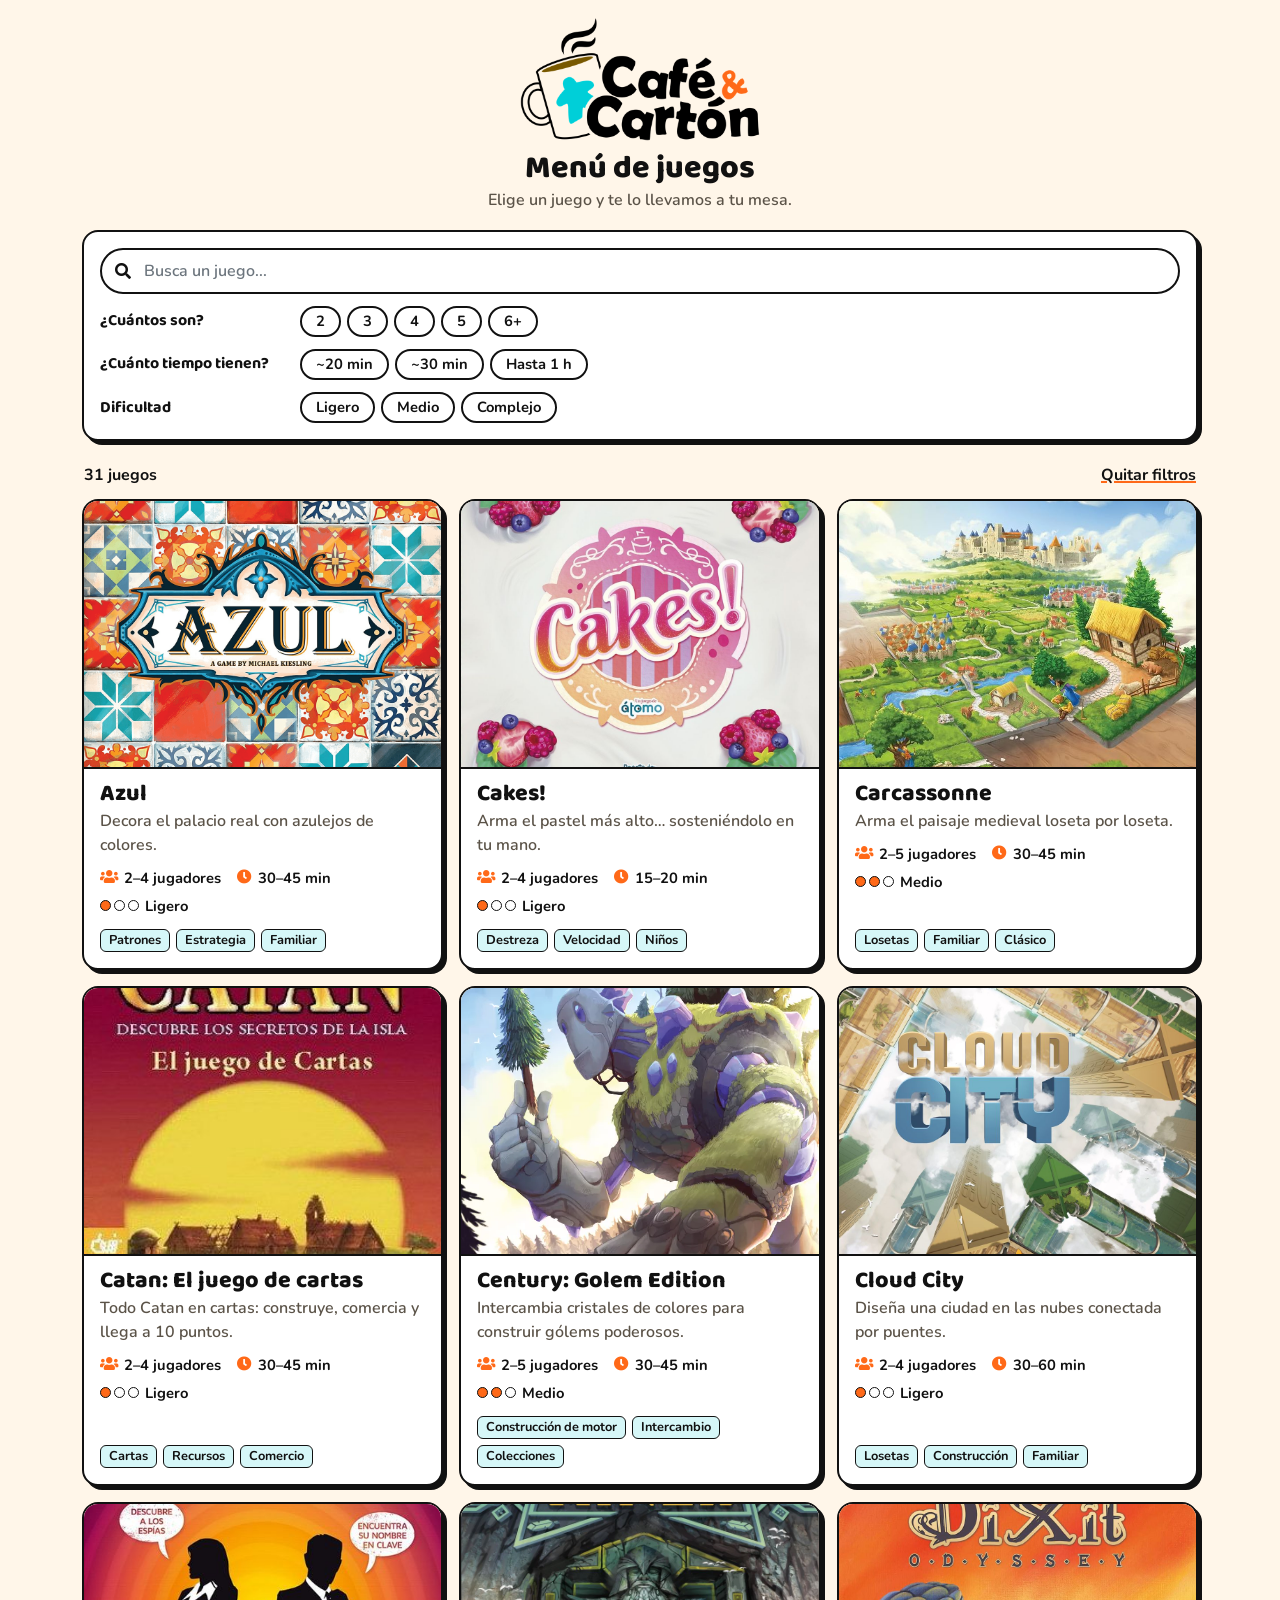
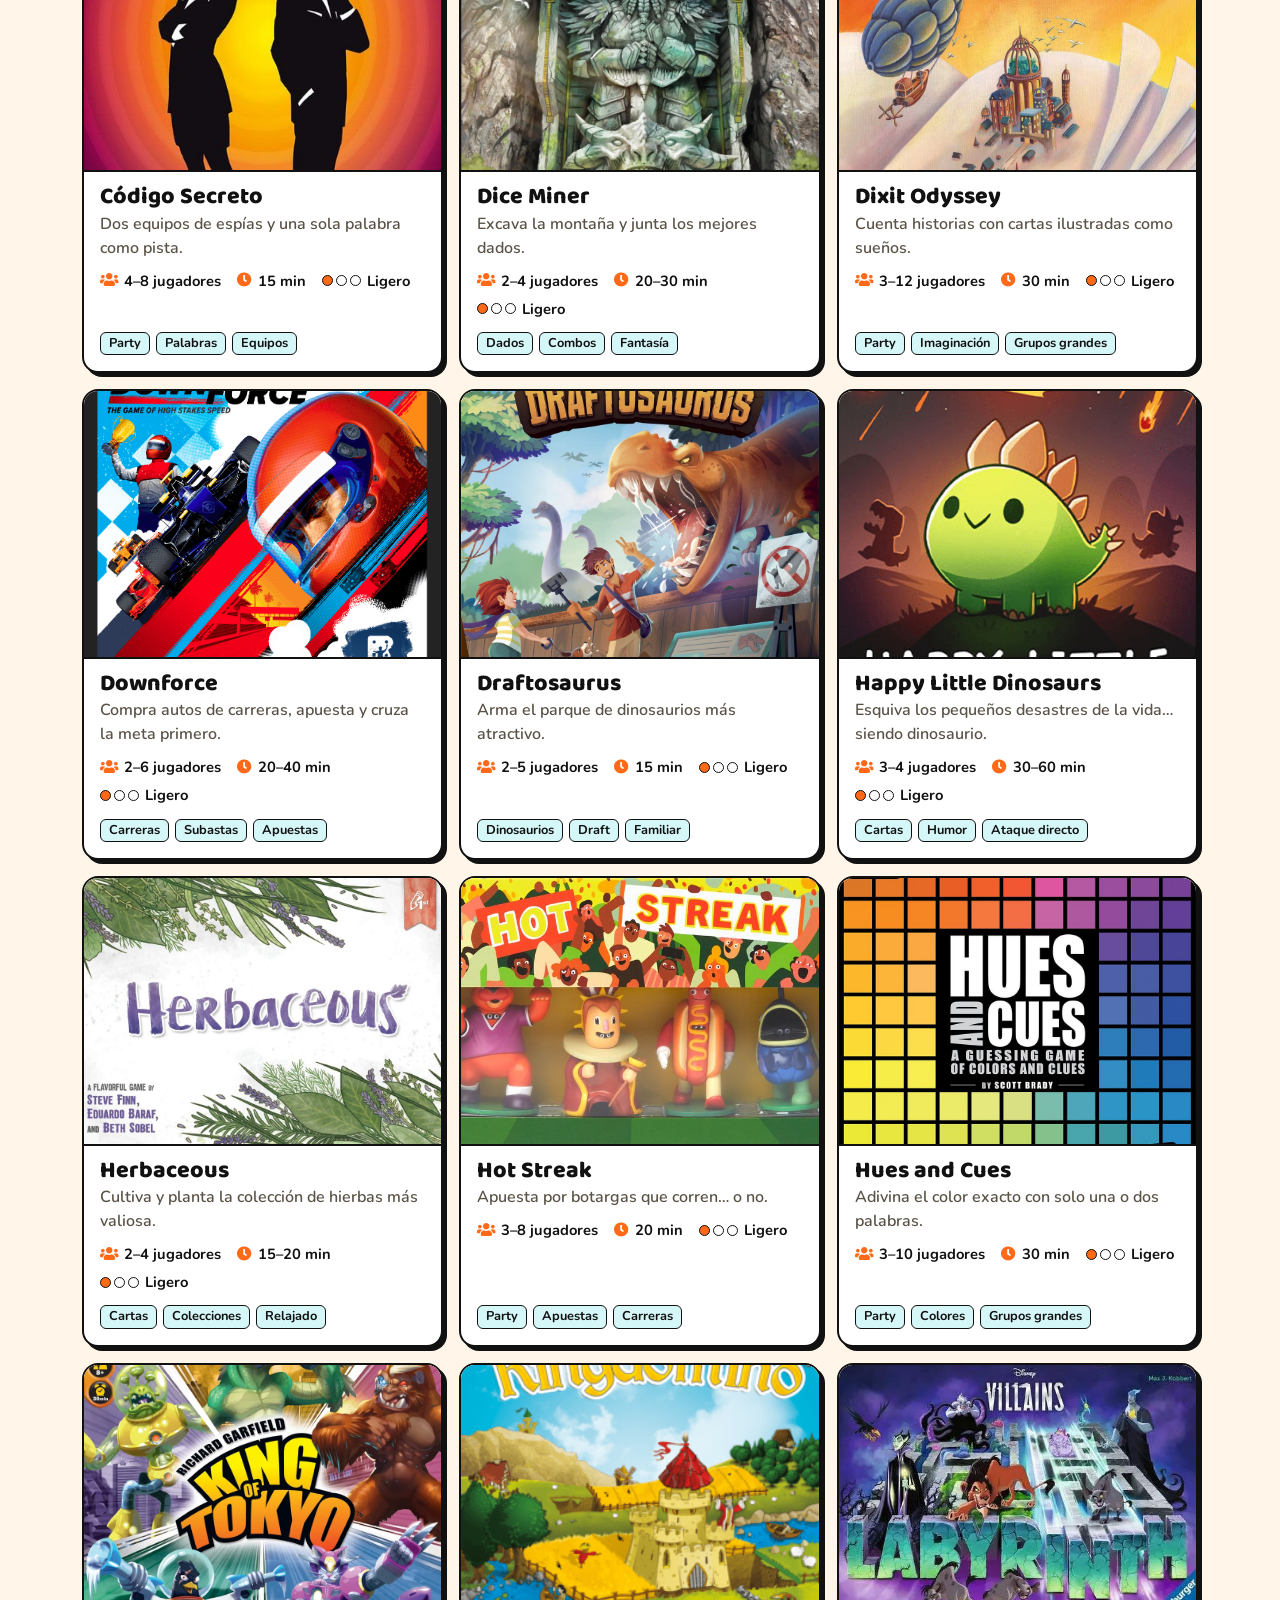
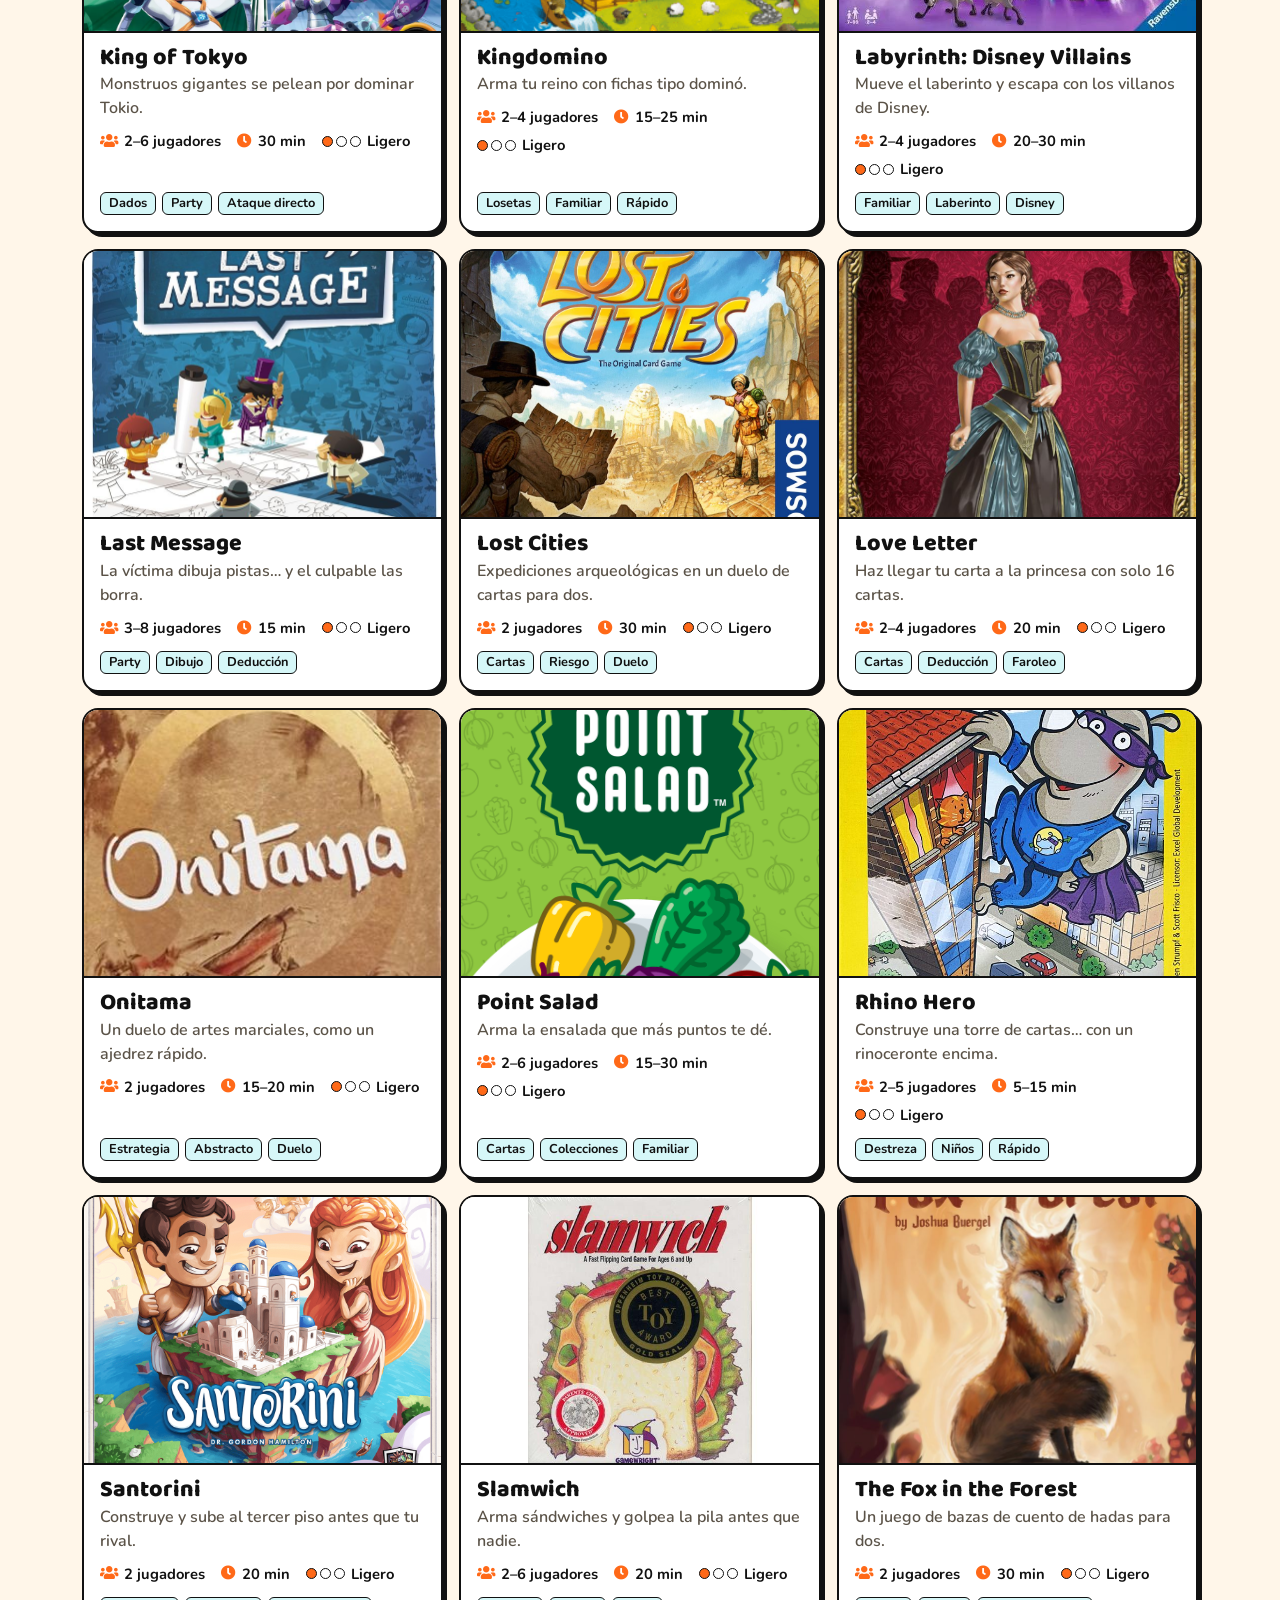
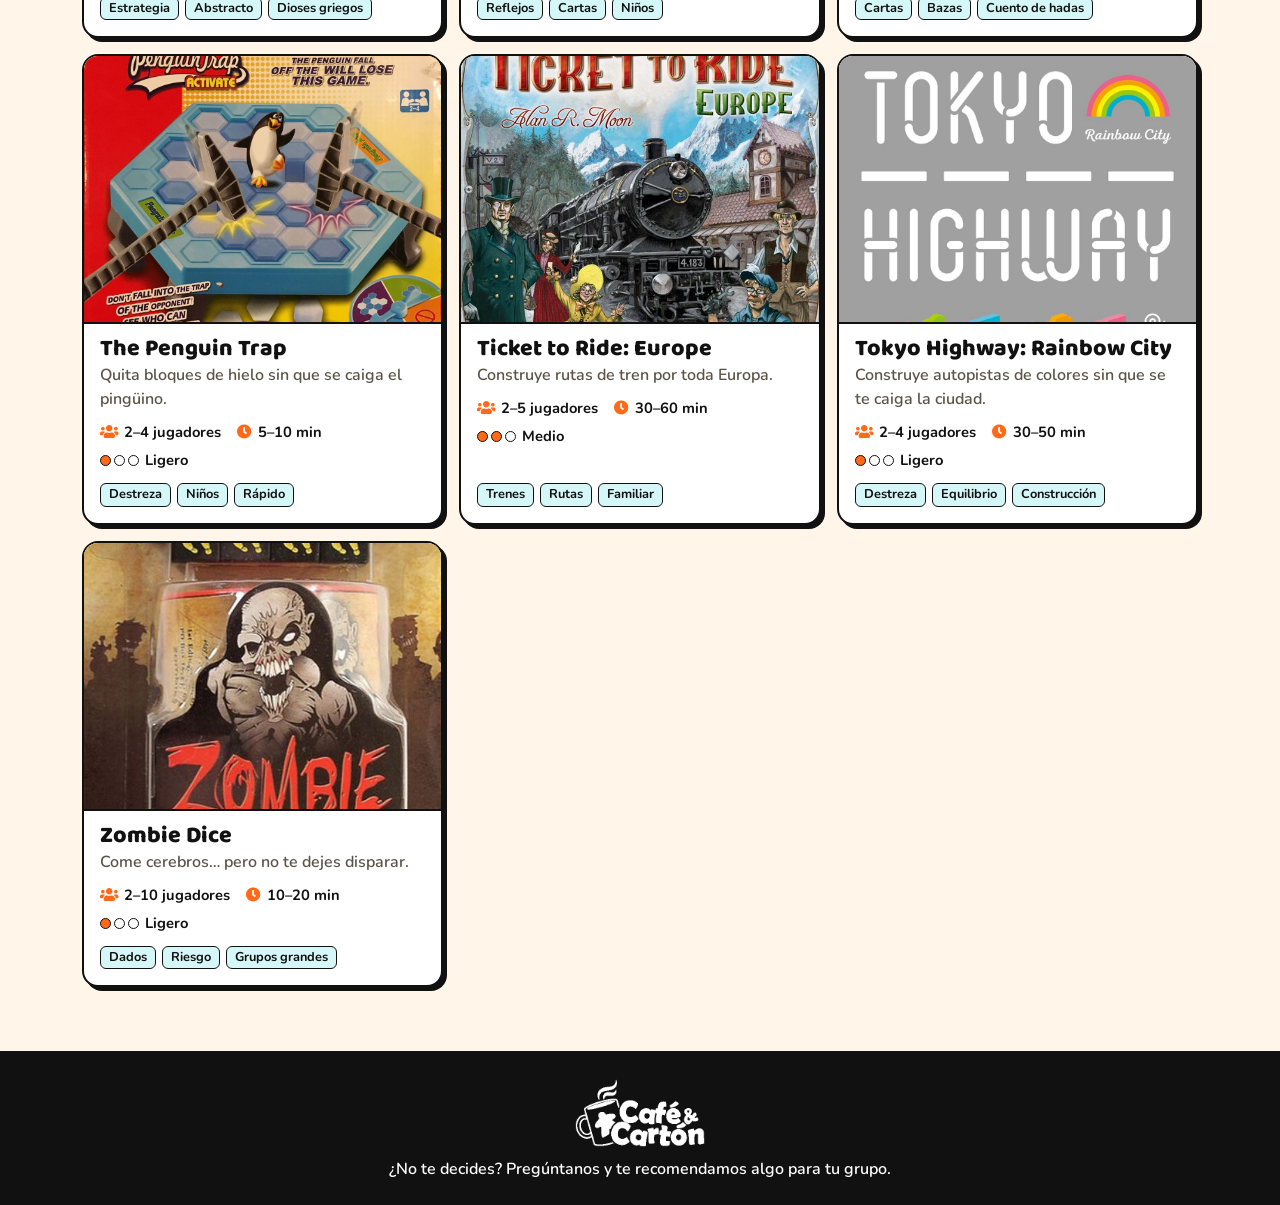
==== index.html @ c45c7607 "Board game menu site for Café & Cartón Static menu of 31 games with filters (players, time, difficul" ====
<!DOCTYPE html>
<html lang="es">

<head>
    <title>Café &amp; Cartón · Menú de juegos</title>
    <meta charset="utf-8">
    <meta name="viewport" content="width=device-width, initial-scale=1">
    <meta name="theme-color" content="#FFF6E9">

    <link rel="icon" type="image/svg+xml" href="assets/img/favicon.svg">
    <link rel="apple-touch-icon" href="assets/img/apple-icon.png">

    <link rel="stylesheet" href="assets/css/bootstrap.min.css">
    <link rel="preconnect" href="https://fonts.googleapis.com">
    <link rel="preconnect" href="https://fonts.gstatic.com" crossorigin>
    <link rel="stylesheet" href="https://fonts.googleapis.com/css2?family=Baloo+2:wght@700;800&family=Nunito:wght@400;600;700&display=swap">
    <link rel="stylesheet" href="assets/css/fontawesome.min.css">
    <link rel="stylesheet" href="assets/css/custom.css">
</head>

<body>
    <header class="site-header">
        <div class="container">
            <a href="index.html"><img class="logo" src="assets/img/logo.png" alt="Café &amp; Cartón"></a>
        </div>
    </header>

    <section class="hero">
        <div class="container">
            <h1>Menú de juegos</h1>
            <p>Elige un juego y te lo llevamos a tu mesa.</p>
        </div>
    </section>

    <main class="container pb-4">
        <div class="filters">
            <div class="search-box">
                <i class="fa fa-search"></i>
                <input type="search" id="search" class="form-control" placeholder="Busca un juego..." autocomplete="off">
            </div>

            <div class="filter-row">
                <span class="label">¿Cuántos son?</span>
                <div class="chip-group" data-filter="players">
                    <button type="button" class="chip" data-value="2" aria-pressed="false">2</button>
                    <button type="button" class="chip" data-value="3" aria-pressed="false">3</button>
                    <button type="button" class="chip" data-value="4" aria-pressed="false">4</button>
                    <button type="button" class="chip" data-value="5" aria-pressed="false">5</button>
                    <button type="button" class="chip" data-value="6" aria-pressed="false">6+</button>
                </div>
            </div>

            <div class="filter-row">
                <span class="label">¿Cuánto tiempo tienen?</span>
                <div class="chip-group" data-filter="time">
                    <button type="button" class="chip" data-value="20" aria-pressed="false">~20 min</button>
                    <button type="button" class="chip" data-value="30" aria-pressed="false">~30 min</button>
                    <button type="button" class="chip" data-value="60" aria-pressed="false">Hasta 1 h</button>
                </div>
            </div>

            <div class="filter-row">
                <span class="label">Dificultad</span>
                <div class="chip-group" data-filter="difficulty">
                    <button type="button" class="chip" data-value="1" aria-pressed="false">Ligero</button>
                    <button type="button" class="chip" data-value="2" aria-pressed="false">Medio</button>
                    <button type="button" class="chip" data-value="3" aria-pressed="false">Complejo</button>
                </div>
            </div>
        </div>

        <div class="results-bar">
            <span id="game-count"></span>
            <button type="button" id="clear-filters" class="link-btn">Quitar filtros</button>
        </div>

        <div id="game-grid" class="row g-3"></div>

        <p id="no-results" class="text-center text-muted py-5" hidden>
            Ningún juego coincide con esos filtros. Prueba quitando alguno, ¡o pídenos una recomendación!
        </p>
    </main>

    <footer class="site-footer">
        <div class="container">
            <img src="assets/img/logo-blanco.png" alt="Café & Cartón">
            <p>¿No te decides? Pregúntanos y te recomendamos algo para tu grupo.</p>
        </div>
    </footer>

    <script src="assets/js/games.js"></script>
    <script src="assets/js/common.js"></script>
    <script src="assets/js/menu.js"></script>
</body>

</html>
---- assets/css/custom.css ----
/* Estilos de Café & Cartón — colores tomados del logo */
:root {
  --turquesa: #00CFD8;
  --turquesa-claro: #D6F7F8;
  --naranja: #FF6918;
  --cafe: #785800;
  --negro: #111111;
  --crema: #FFF6E9;
  --carton: #F3E3C7;
  --gris: #5B5348;
  --borde: 2.5px solid var(--negro);
  --sombra: 4px 4px 0 var(--negro);
  --radio: 16px;
}

body {
  font-family: "Nunito", sans-serif;
  color: var(--negro);
  background: var(--crema);
  min-height: 100vh;
  display: flex;
  flex-direction: column;
}
main { flex: 1; }
h1, h2, .titulo { font-family: "Baloo 2", sans-serif; font-weight: 800; line-height: 1.1; }
a { color: var(--negro); }

/* Encabezado */
.site-header { padding: 18px 0 6px; text-align: center; }
.site-header .logo { width: 240px; max-width: 70%; height: auto; }
.site-header.compact { text-align: left; padding: 12px 0; border-bottom: var(--borde); background: #fff; }
.site-header.compact .container { display: flex; align-items: center; justify-content: space-between; gap: 12px; }
.site-header.compact .logo { width: 130px; max-width: none; }

.hero { text-align: center; padding: 4px 0 18px; }
.hero h1 { font-size: 2rem; margin: 0; }
.hero h1 .amp { color: var(--naranja); }
.hero p { margin: 2px 0 0; color: var(--gris); font-weight: 600; }

/* Botón con contorno (volver, etc.) */
.pill {
  display: inline-flex; align-items: center; gap: 6px;
  background: #fff; border: var(--borde); border-radius: 999px;
  padding: 5px 14px; font-weight: 700; text-decoration: none; color: var(--negro);
  box-shadow: 2px 2px 0 var(--negro); white-space: nowrap;
}
.pill:hover { background: var(--turquesa); color: var(--negro); }

/* Filtros */
.filters {
  background: #fff;
  border: var(--borde);
  border-radius: var(--radio);
  box-shadow: var(--sombra);
  padding: 16px;
}
.filters .search-box { position: relative; margin-bottom: 6px; }
.filters .search-box i { position: absolute; left: 15px; top: 50%; transform: translateY(-50%); }
.filters .search-box input {
  padding: 9px 14px 9px 42px; border: var(--borde); border-radius: 999px;
  font-weight: 600; color: var(--negro);
}
.filters .search-box input:focus { box-shadow: 0 0 0 3px var(--turquesa); border-color: var(--negro); }
.filter-row { display: flex; align-items: center; gap: 6px 10px; margin-top: 12px; flex-wrap: wrap; }
.filter-row .label { font-family: "Baloo 2", sans-serif; font-weight: 700; font-size: 1rem; min-width: 190px; }
.chip-group { display: flex; gap: 6px; flex-wrap: wrap; }
.chip {
  border: 2px solid var(--negro);
  background: #fff;
  color: var(--negro);
  border-radius: 999px;
  padding: 4px 14px;
  font-weight: 700;
  font-size: .92rem;
  line-height: 1.3;
  transition: transform .1s;
}
.chip:hover { background: var(--turquesa-claro); }
.chip.active { background: var(--turquesa); box-shadow: 2px 2px 0 var(--negro); transform: translate(-1px, -1px); }

.results-bar {
  display: flex; justify-content: space-between; align-items: center;
  margin: 22px 2px 12px; font-weight: 700;
}
.link-btn { background: none; border: 0; padding: 0; font-weight: 700; color: var(--negro); text-decoration: underline; text-decoration-color: var(--naranja); text-decoration-thickness: 2px; }

/* Tarjetas de juegos */
.game-card {
  display: flex; flex-direction: column;
  height: 100%;
  background: #fff;
  border: var(--borde);
  border-radius: var(--radio);
  overflow: hidden;
  box-shadow: var(--sombra);
  color: var(--negro);
  text-decoration: none;
  transition: transform .15s, box-shadow .15s;
}
.game-card:hover { transform: translate(-2px, -2px); box-shadow: 7px 7px 0 var(--negro); color: var(--negro); }
.game-card:active { transform: translate(2px, 2px); box-shadow: 1px 1px 0 var(--negro); }
.game-card-img { position: relative; flex: none; aspect-ratio: 4 / 3; overflow: hidden; background: var(--carton); border-bottom: var(--borde); }
.game-card-img img { position: absolute; inset: 0; width: 100%; height: 100%; object-fit: cover; display: block; }
.game-card-body { padding: 12px 16px 16px; display: flex; flex-direction: column; flex: 1; }
.game-card h2 { font-size: 1.45rem; margin: 0 0 2px; }
.tagline { color: var(--gris); font-weight: 600; margin-bottom: 10px; }
.game-card .tags { margin-top: auto; }

.stats { list-style: none; padding: 0; margin: 0 0 12px; display: flex; flex-wrap: wrap; gap: 6px 16px; font-size: .92rem; font-weight: 700; }
.stats li { display: flex; align-items: center; gap: 6px; }
.stats i { color: var(--naranja); }

.difficulty { display: inline-flex; gap: 3px; }
.difficulty .dot { width: 11px; height: 11px; border-radius: 50%; border: 1.5px solid var(--negro); background: #fff; }
.difficulty .dot.on { background: var(--naranja); }

.tags { display: flex; flex-wrap: wrap; gap: 6px; }
.tag { background: var(--turquesa-claro); border: 1.5px solid var(--negro); border-radius: 6px; padding: 1px 8px; font-size: .8rem; font-weight: 700; }

/* Página del juego */
.main-photo { border: var(--borde); border-radius: var(--radio); overflow: hidden; background: var(--carton); aspect-ratio: 4 / 3; box-shadow: var(--sombra); }
.main-photo img { width: 100%; height: 100%; object-fit: cover; display: block; }
.photo-credit { font-size: .75rem; color: var(--gris); text-align: right; margin: 8px 2px 0; min-height: 1em; }
.photo-credit a { color: var(--gris); }
.thumbs { display: flex; gap: 10px; margin-top: 8px; }
.thumb {
  flex: 0 0 22%; aspect-ratio: 4 / 3; padding: 0; border: 2px solid var(--negro);
  border-radius: 10px; overflow: hidden; background: var(--carton); opacity: .55; transition: opacity .15s;
}
.thumb:hover { opacity: .85; }
.thumb.active { opacity: 1; box-shadow: 3px 3px 0 var(--naranja); }
.thumb img { width: 100%; height: 100%; object-fit: cover; display: block; }

#game { padding-top: 20px; }
#game h1 { font-size: 2.3rem; margin-bottom: 2px; }
#game h2 { font-size: 1.5rem; margin-top: 24px; }
.aka { font-size: .85rem; font-weight: 700; color: var(--gris); margin: 0 0 4px; }
.stat-boxes { display: grid; grid-template-columns: repeat(4, 1fr); gap: 10px; margin: 16px 0; }
.stat-boxes > div {
  background: #fff; border: 2px solid var(--negro); border-radius: 12px; padding: 10px 6px; text-align: center;
  font-size: .8rem; font-weight: 600; color: var(--gris);
}
.stat-boxes i, .stat-boxes .difficulty { color: var(--naranja); display: flex; justify-content: center; margin-bottom: 4px; font-size: 1.1rem; }
.stat-boxes strong { display: block; color: var(--negro); font-family: "Baloo 2", sans-serif; font-size: 1.3rem; line-height: 1.2; }

.how-to { list-style: none; padding: 0; counter-reset: paso; }
.how-to li { counter-increment: paso; position: relative; padding-left: 42px; margin-bottom: 12px; min-height: 30px; }
.how-to li::before {
  content: counter(paso);
  position: absolute; left: 0; top: -2px;
  width: 30px; height: 30px; border-radius: 50%;
  background: var(--naranja); border: 2px solid var(--negro);
  font-family: "Baloo 2", sans-serif; font-weight: 800; line-height: 26px; text-align: center;
}
.ask {
  background: var(--turquesa); border: var(--borde); border-radius: 12px; box-shadow: var(--sombra);
  padding: 12px 16px; margin-top: 22px; font-weight: 700;
}
.ask i { margin-right: 6px; }

/* Pie de página */
.site-footer { background: var(--negro); color: #fff; text-align: center; padding: 28px 0 24px; margin-top: 40px; }
.site-footer img { width: 130px; height: auto; display: block; margin: 0 auto 10px; }
.site-footer p { margin: 0; font-weight: 600; }
.site-footer .amp { color: var(--naranja); }

@media (max-width: 575px) {
  .filter-row .label { min-width: 100%; }
  .stat-boxes { grid-template-columns: repeat(2, 1fr); }
  .hero h1 { font-size: 1.7rem; }
  #game h1 { font-size: 2rem; }
}
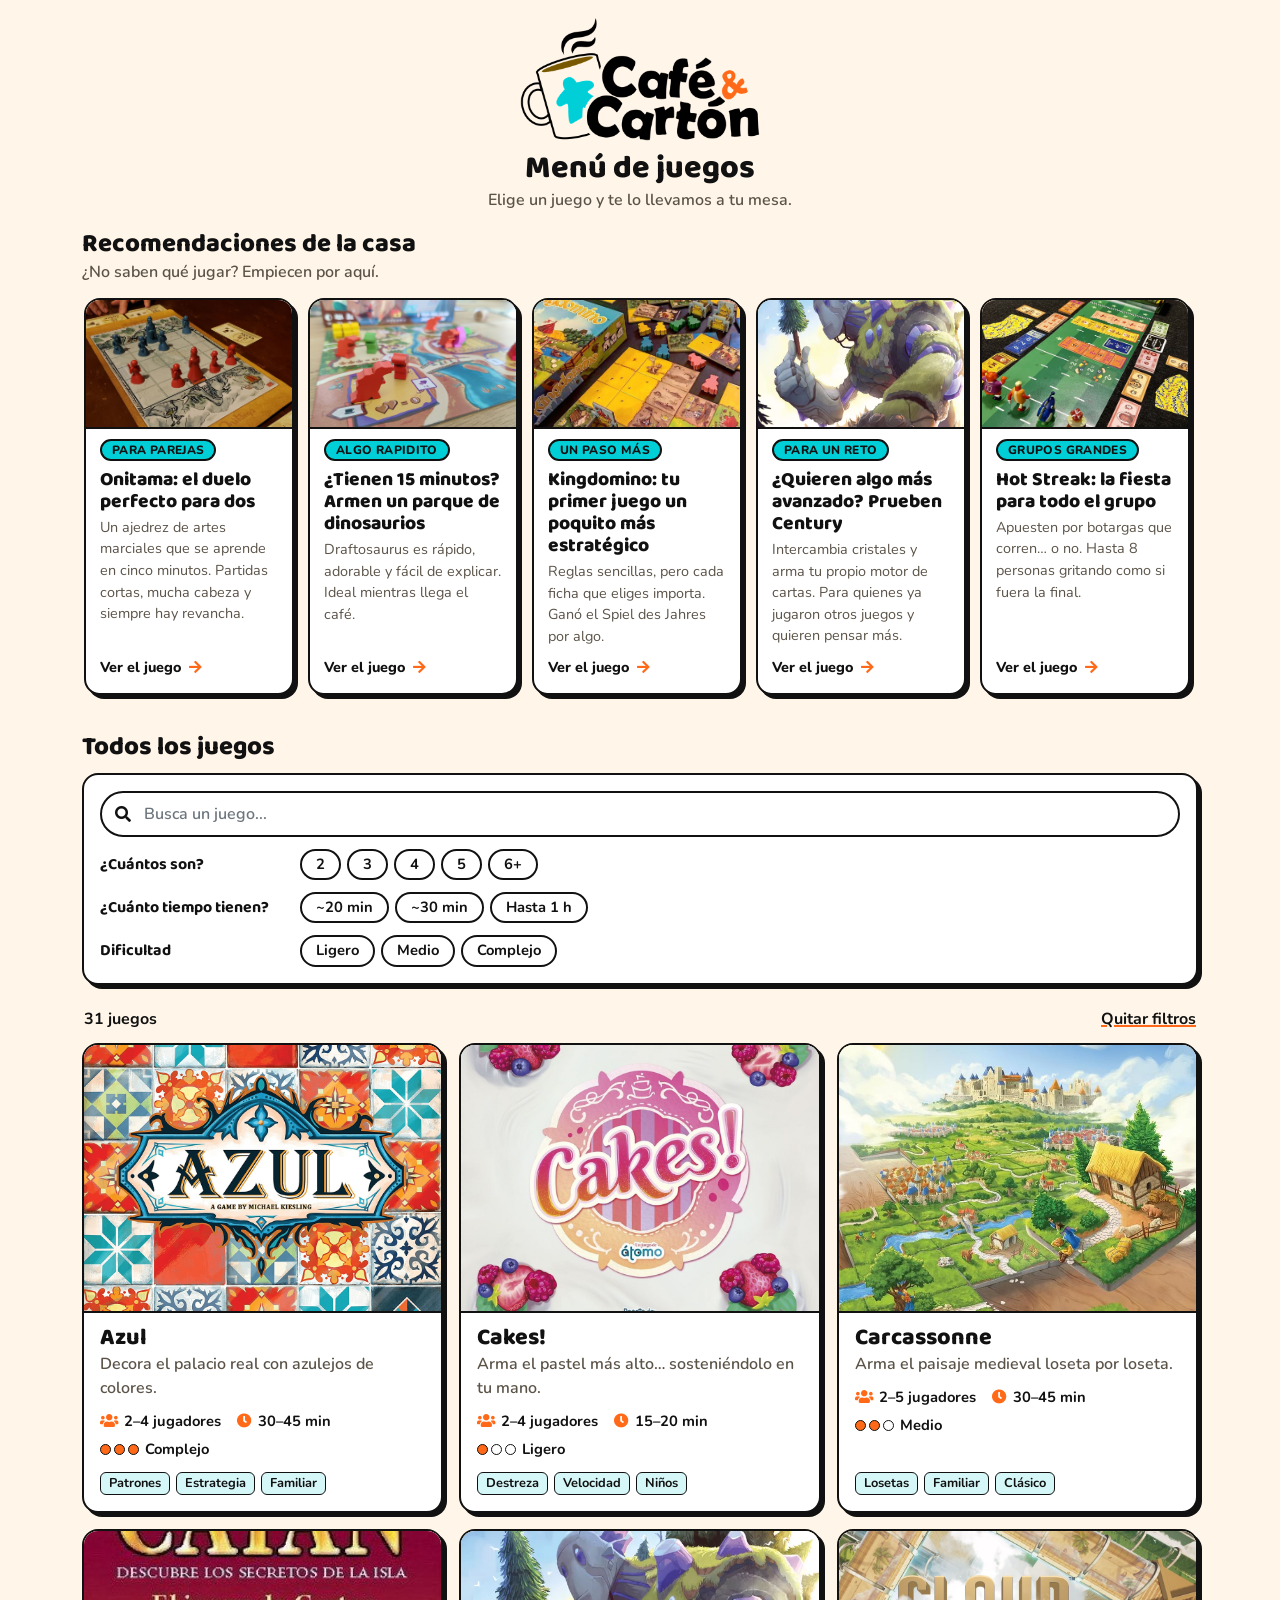
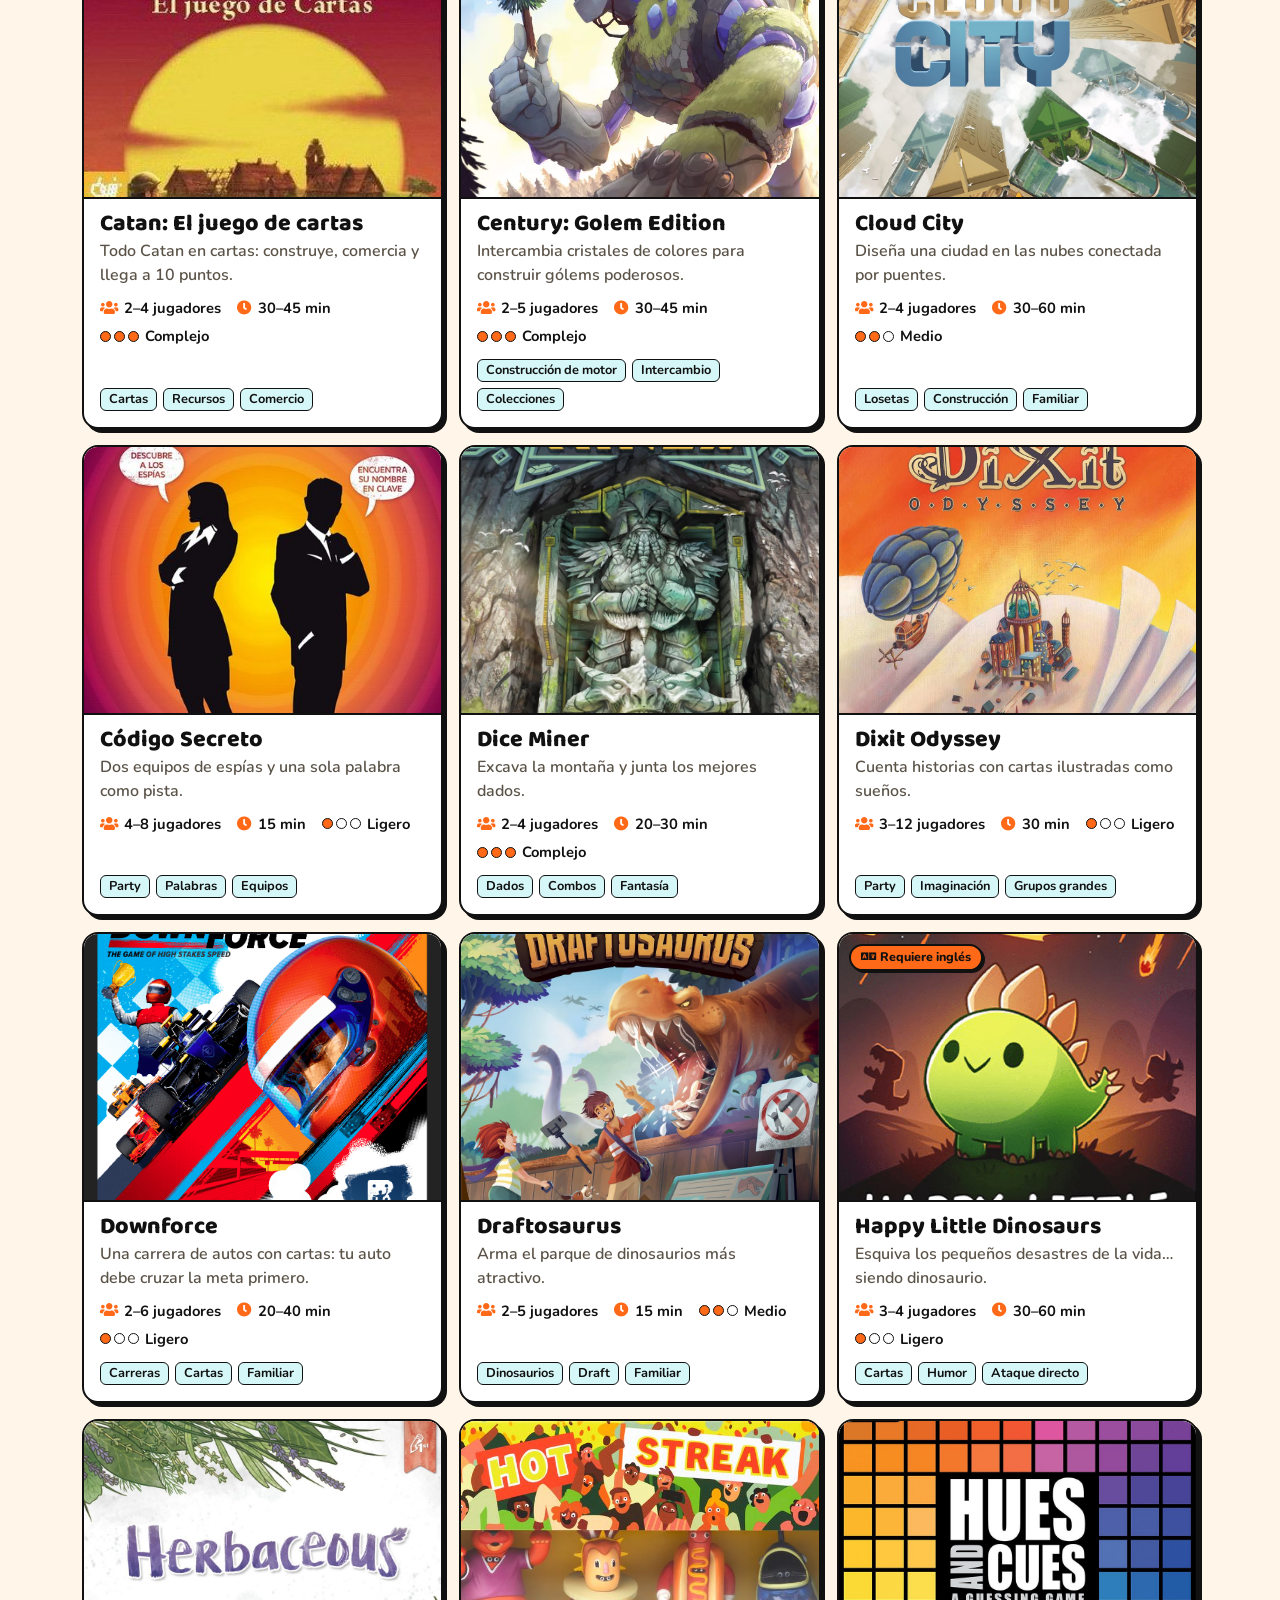
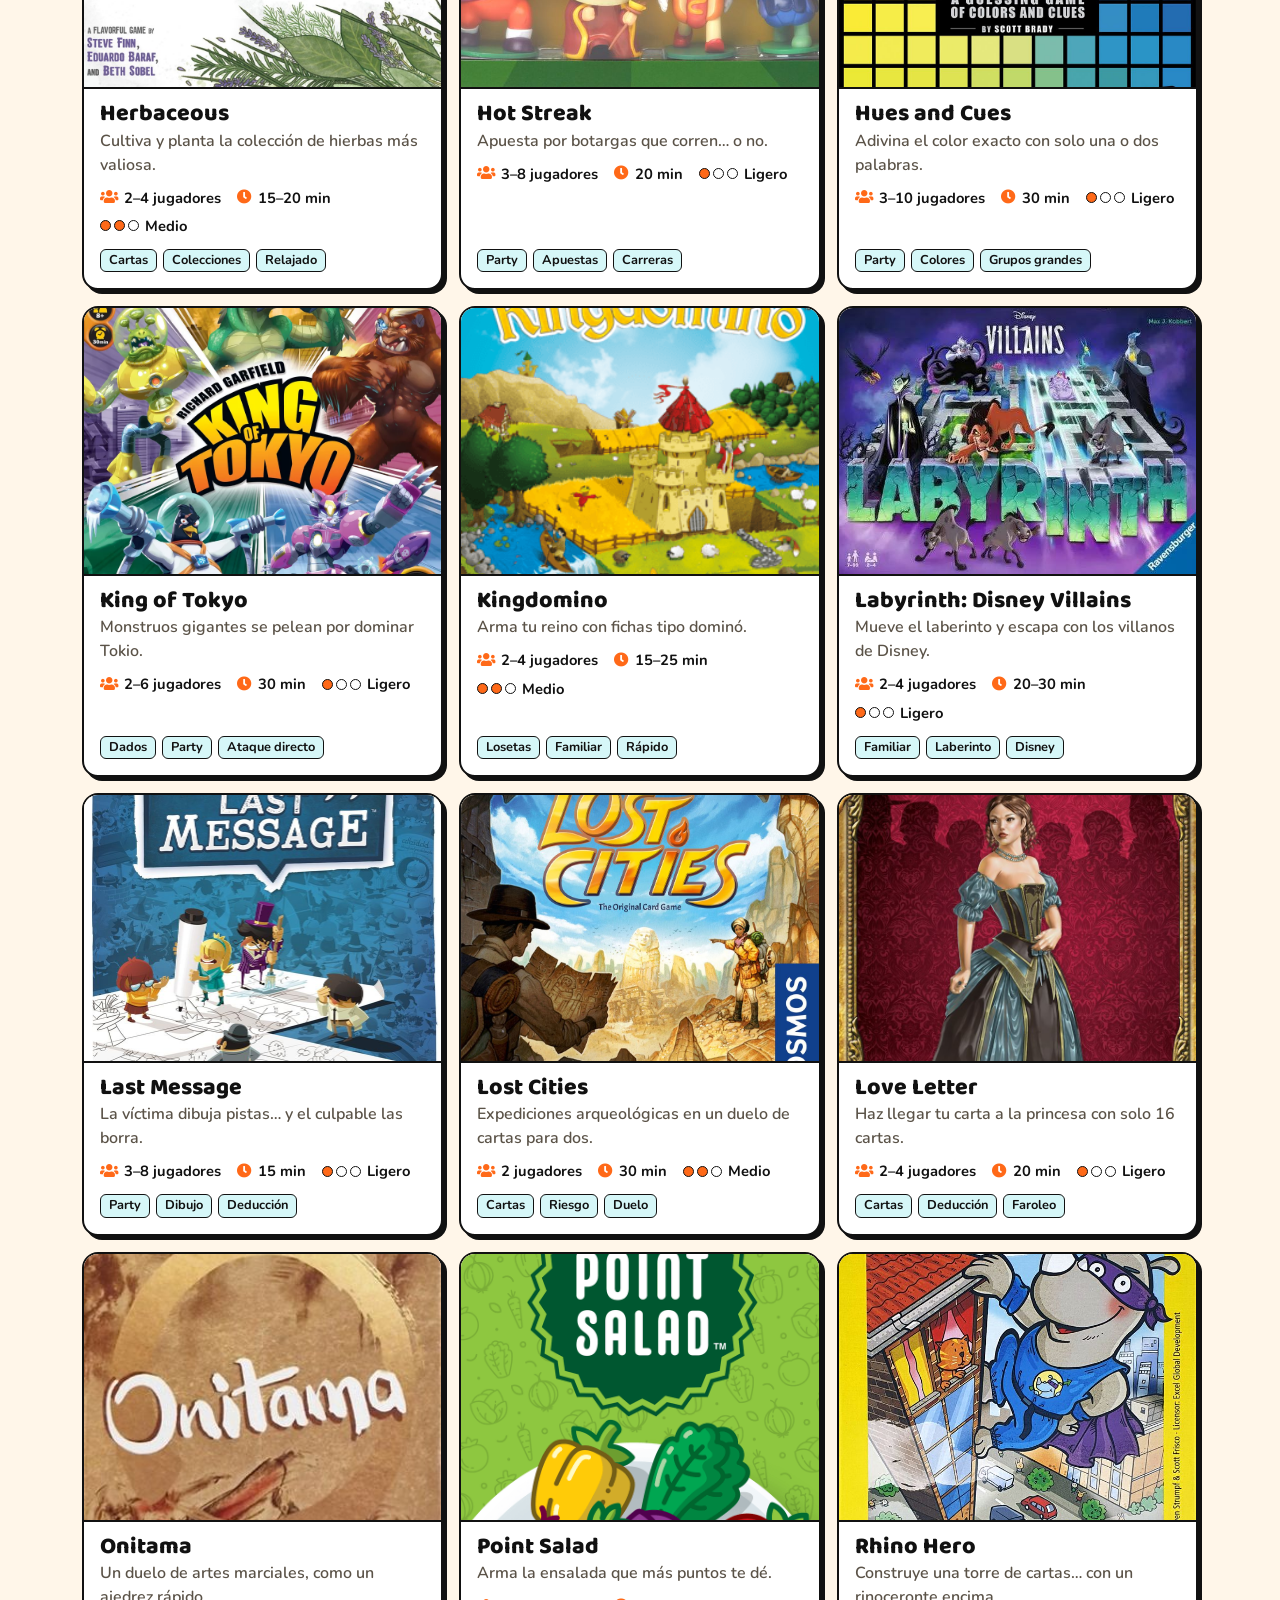
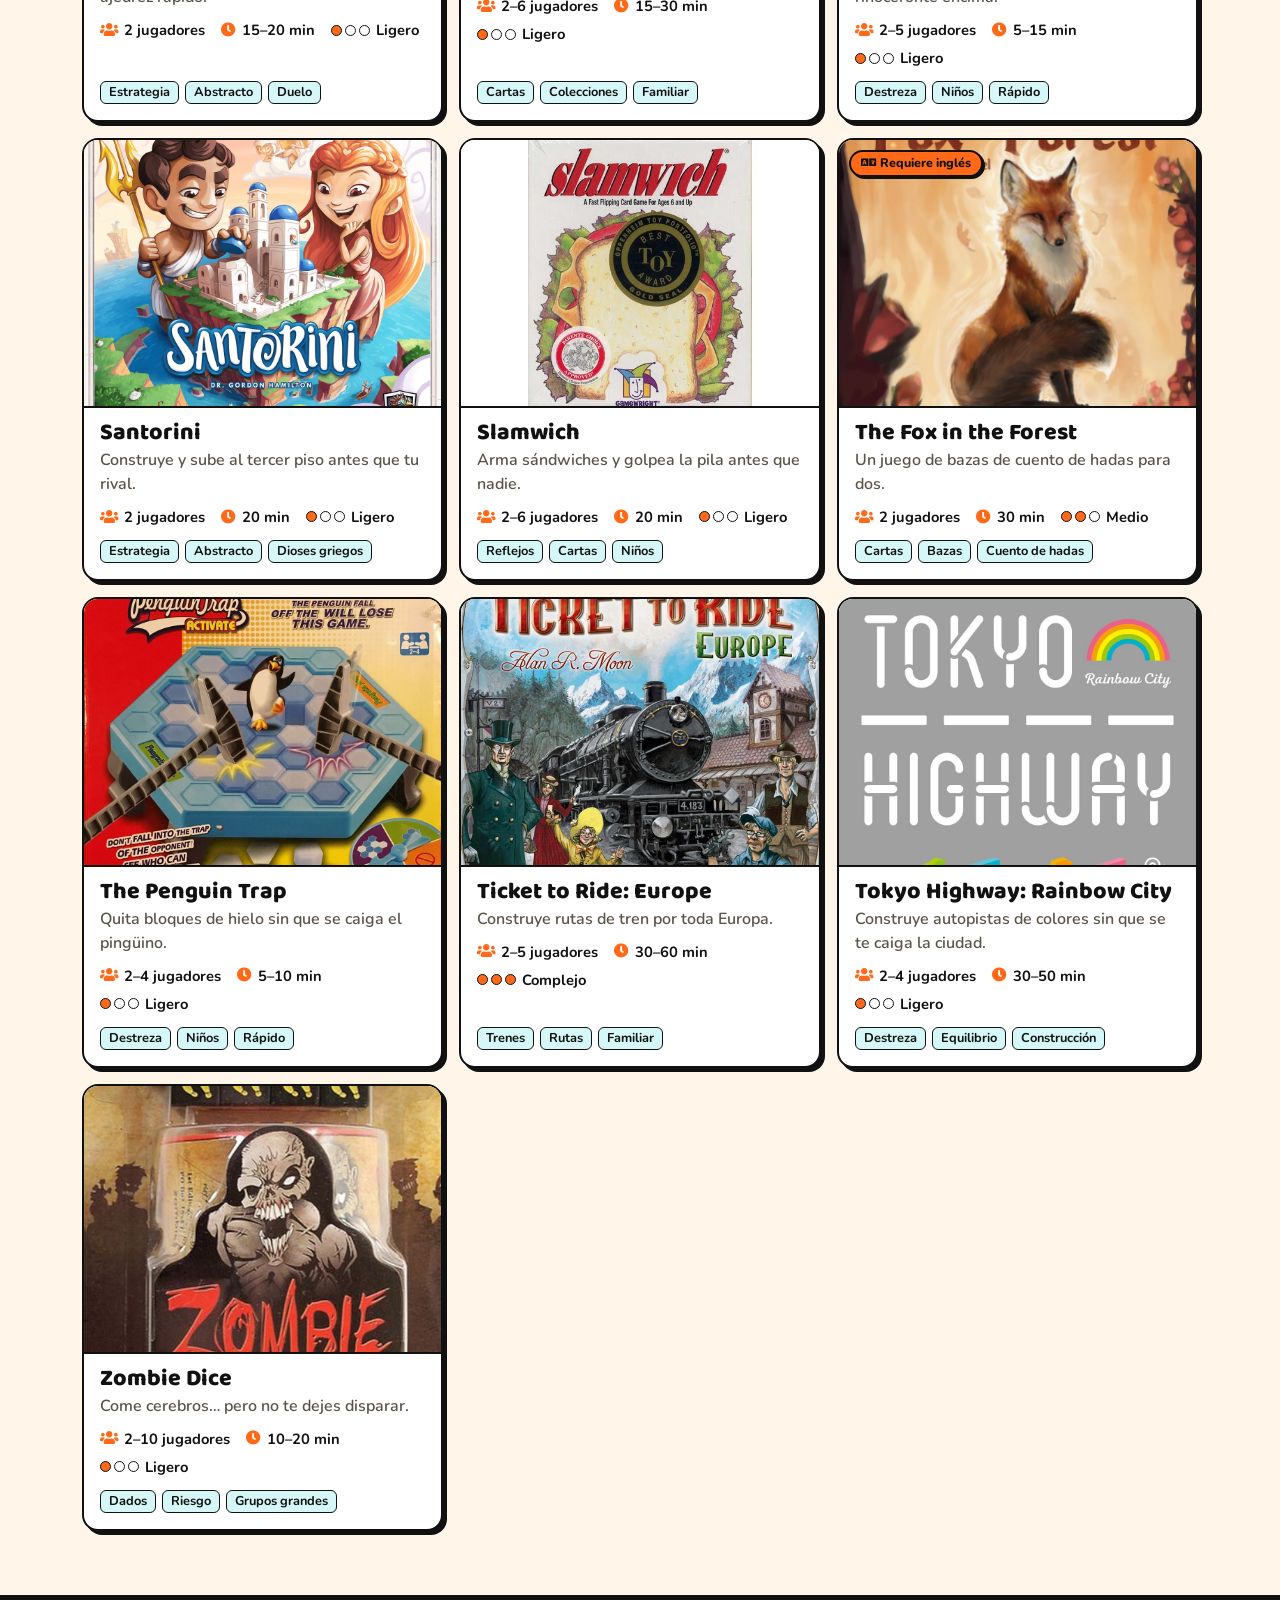
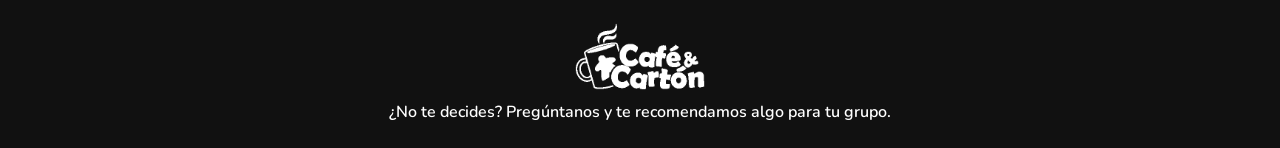
==== commit edf1d890: "Add "Recomendaciones de la casa" section to the menu Blog-style cards above the full list that link " ====
--- a/index.html
+++ b/index.html
@@ -33,6 +33,13 @@
     </section>
 
     <main class="container pb-4">
+        <section class="recs" id="recs" hidden>
+            <h2 class="recs-title">Recomendaciones de la casa</h2>
+            <p class="recs-sub">¿No saben qué jugar? Empiecen por aquí.</p>
+            <div class="recs-row" id="recs-row"></div>
+        </section>
+
+        <h2 class="section-title">Todos los juegos</h2>
         <div class="filters">
             <div class="search-box">
                 <i class="fa fa-search"></i>
@@ -89,6 +96,7 @@
     </footer>
 
     <script src="assets/js/games.js"></script>
+    <script src="assets/js/recommendations.js"></script>
     <script src="assets/js/common.js"></script>
     <script src="assets/js/menu.js"></script>
 </body>
--- a/assets/css/custom.css
+++ b/assets/css/custom.css
@@ -45,6 +45,38 @@
   box-shadow: 2px 2px 0 var(--negro); white-space: nowrap;
 }
 .pill:hover { background: var(--turquesa); color: var(--negro); }
+
+/* Recomendaciones de la casa */
+.recs { margin-bottom: 28px; }
+.recs-title, .section-title { font-size: 1.6rem; margin: 0; }
+.section-title { margin-bottom: 12px; }
+.recs-sub { color: var(--gris); font-weight: 600; margin: 2px 0 12px; }
+.recs-row {
+  display: grid; grid-auto-flow: column; grid-auto-columns: 78%;
+  gap: 14px; overflow-x: auto; scroll-snap-type: x mandatory;
+  padding: 2px 8px 10px 2px; margin-right: -12px;
+}
+.rec-card {
+  scroll-snap-align: start;
+  display: flex; flex-direction: column;
+  background: #fff; border: var(--borde); border-radius: var(--radio); overflow: hidden;
+  box-shadow: var(--sombra); color: var(--negro); text-decoration: none;
+  transition: transform .15s, box-shadow .15s;
+}
+.rec-card:hover { transform: translate(-2px, -2px); box-shadow: 7px 7px 0 var(--negro); color: var(--negro); }
+.rec-img { position: relative; aspect-ratio: 16 / 10; overflow: hidden; border-bottom: var(--borde); background: var(--carton); flex: none; }
+.rec-img img { position: absolute; inset: 0; width: 100%; height: 100%; object-fit: cover; }
+.rec-body { padding: 10px 14px 14px; display: flex; flex-direction: column; flex: 1; }
+.rec-label {
+  align-self: flex-start; background: var(--turquesa); border: 2px solid var(--negro); border-radius: 999px;
+  padding: 0 10px; font-size: .75rem; font-weight: 800; text-transform: uppercase; letter-spacing: .03em;
+}
+.rec-card h3 { font-family: "Baloo 2", sans-serif; font-weight: 800; font-size: 1.2rem; line-height: 1.15; margin: 8px 0 4px; }
+.rec-card p { color: var(--gris); font-size: .9rem; margin: 0 0 10px; }
+.rec-more { margin-top: auto; font-weight: 800; font-size: .9rem; }
+.rec-more i { color: var(--naranja); margin-left: 4px; }
+@media (min-width: 768px) { .recs-row { grid-auto-columns: 300px; } }
+@media (min-width: 1200px) { .recs-row { grid-auto-columns: 1fr; grid-auto-flow: row; grid-template-columns: repeat(5, 1fr); overflow: visible; margin-right: 0; } }
 
 /* Filtros */
 .filters {
@@ -134,6 +166,16 @@
 #game { padding-top: 20px; }
 #game h1 { font-size: 2.3rem; margin-bottom: 2px; }
 #game h2 { font-size: 1.5rem; margin-top: 24px; }
+.lang-badge {
+  position: absolute; top: 10px; left: 10px; z-index: 1;
+  background: var(--naranja); color: var(--negro); border: 2px solid var(--negro); border-radius: 999px;
+  padding: 2px 10px; font-size: .78rem; font-weight: 800; box-shadow: 2px 2px 0 var(--negro);
+}
+.lang-note {
+  background: #FFE7D6; border: 2px solid var(--negro); border-left: 6px solid var(--naranja); border-radius: 10px;
+  padding: 8px 12px; margin: 10px 0 0; font-size: .92rem;
+}
+.lang-note i { color: var(--naranja); }
 .aka { font-size: .85rem; font-weight: 700; color: var(--gris); margin: 0 0 4px; }
 .stat-boxes { display: grid; grid-template-columns: repeat(4, 1fr); gap: 10px; margin: 16px 0; }
 .stat-boxes > div {
